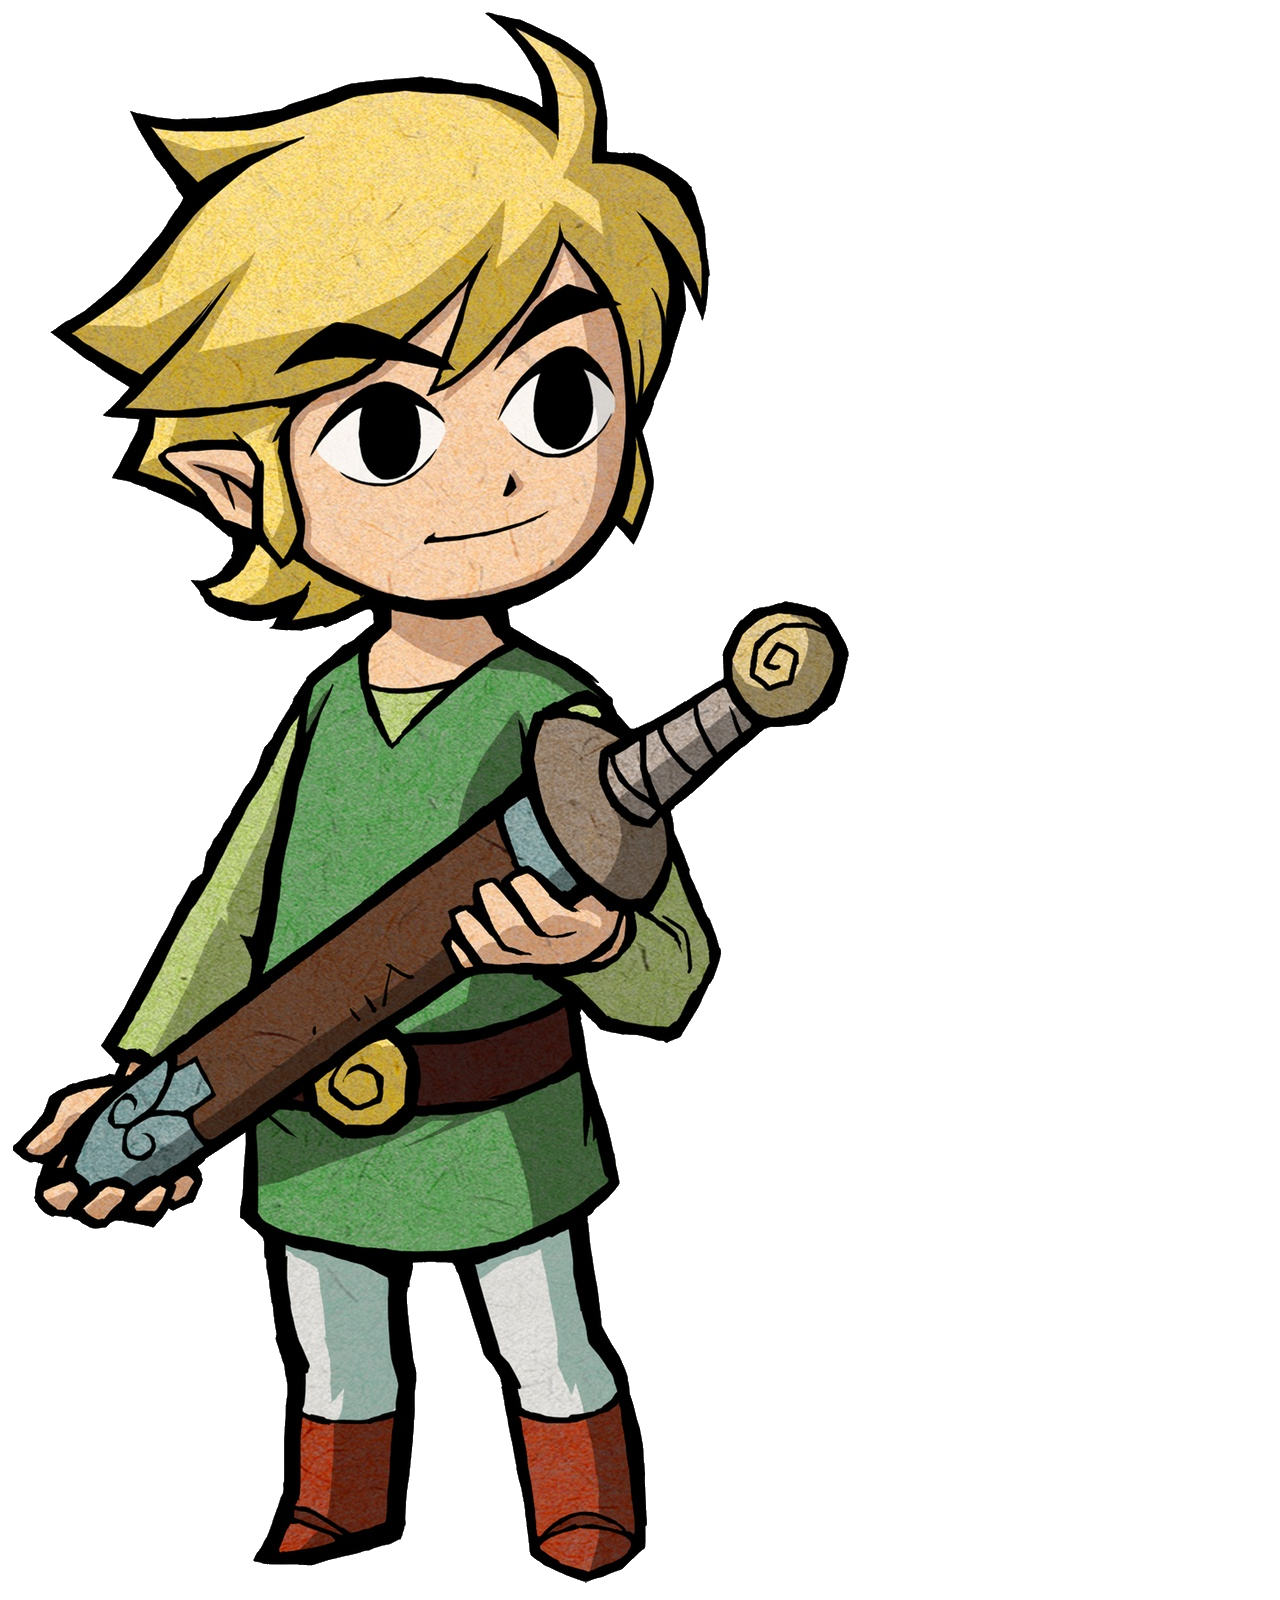
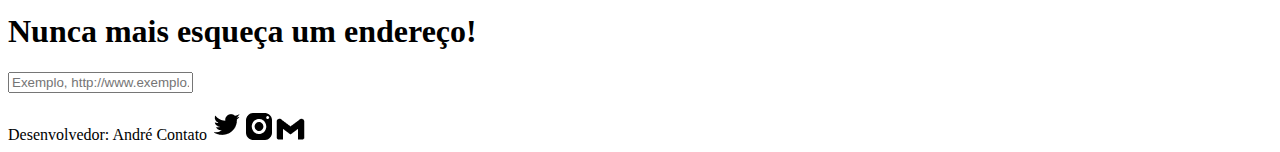
==== index.html @ 1d967e6d "Create index.html" ====
<!DOCTYPE html>
<html lang="pt-br">
<head>
    <meta charset="UTF-8">
    <meta http-equiv="X-UA-Compatible" content="IE=edge">
    <meta name="viewport" content="width=device-width, initial-scale=1.0">
    <title>Links</title>
</head>
<body>
    <header>
        <img src="assets/img/link.png" alt="Personagem 'Link' do jogo 'Zelda'.">
        <h1>Nunca mais esqueça um endereço!</h1>
    </header>
    <form action="">
        <input type="text" placeholder="Exemplo, http://www.exemplo.com">
        <ul>
            
        </ul>
    </form>
    <footer>
        <span>Desenvolvedor: André</span>
        <span>Contato</span>
        <img src="assets/img/twitter.png" alt="Twitter">
        <img src="assets/img/instagram.png" alt="Instagram">
        <img src="assets/img/gmail.png" alt="Gmail">
    </footer>
</body>
</html>
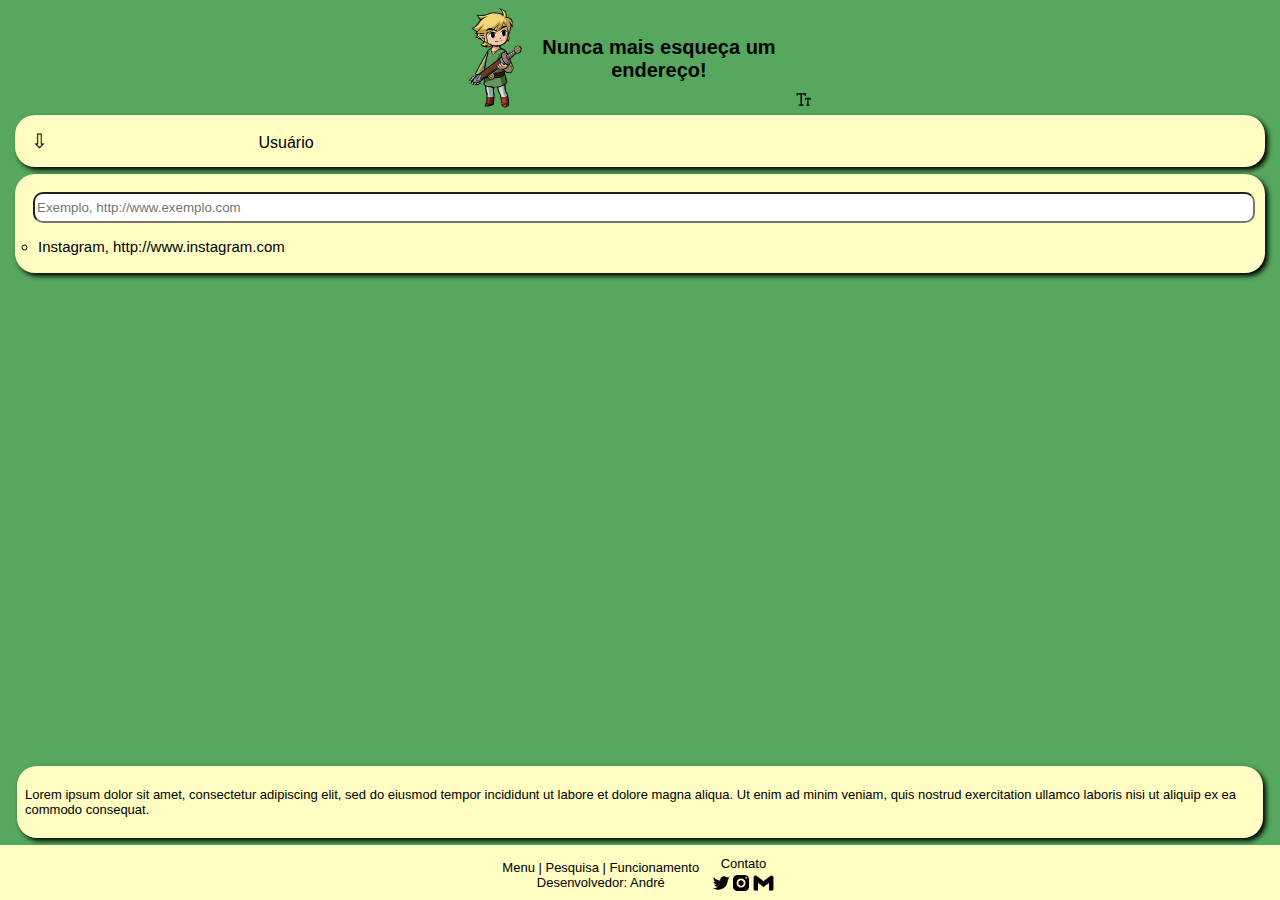
==== commit 17fab25a: "Create CSS mobile" ====
--- a/index.html
+++ b/index.html
@@ -5,24 +5,51 @@
     <meta http-equiv="X-UA-Compatible" content="IE=edge">
     <meta name="viewport" content="width=device-width, initial-scale=1.0">
     <title>Links</title>
+    <link rel="stylesheet" href="assets/css/style.css"/>
 </head>
 <body>
     <header>
-        <img src="assets/img/link.png" alt="Personagem 'Link' do jogo 'Zelda'.">
-        <h1>Nunca mais esqueça um endereço!</h1>
+        <img id="logo" src="assets/img/link.png" alt="Personagem 'Link' do jogo 'Zelda'.">
+        <span id="titulo">Nunca mais esqueça um<br>endereço!</span>
+        <img id="font" src="assets/img/font.png" alt="Controle do tamanho da fonte">
     </header>
-    <form action="">
+
+    <ul id="menu" class="content-area">
+        <li class="dropdown">
+          <a href="javascript:void(0)" class="dropbtn">&#8681</a>
+          <span id="user">Usuário</span>
+          <div class="dropdown-content">
+            <a href="#">Opções</a>
+            <a href="#">Sair</a>
+          </div>
+        </li>
+    </ul>
+
+    <form action="" class="content-area">
         <input type="text" placeholder="Exemplo, http://www.exemplo.com">
-        <ul>
-            
+        <ul class="links">
+            <li>Instagram, http://www.instagram.com</li>
         </ul>
     </form>
+
+    <div class="content-area" id="funcionamento">
+        <p>Lorem ipsum dolor sit amet, consectetur adipiscing elit, sed do eiusmod tempor incididunt ut labore et dolore magna aliqua. Ut enim ad minim veniam, quis nostrud exercitation ullamco laboris nisi ut aliquip ex ea commodo consequat.</p>
+    </div>
+
     <footer>
-        <span>Desenvolvedor: André</span>
-        <span>Contato</span>
-        <img src="assets/img/twitter.png" alt="Twitter">
-        <img src="assets/img/instagram.png" alt="Instagram">
-        <img src="assets/img/gmail.png" alt="Gmail">
+        <div id="mapa">
+            <span>Menu | Pesquisa | Funcionamento</span>
+            <br>
+            <span>Desenvolvedor: André</span>
+        </div>
+        <div id="contato">
+            <span>Contato</span>
+            <div id="redes-sociais">
+                <img id="twitter" src="assets/img/twitter.png" alt="Twitter">
+                <img id="instagram" src="assets/img/instagram.png" alt="Instagram">
+                <img id="gmail" src="assets/img/gmail.png" alt="Gmail">
+            </div>
+        </div>
     </footer>
 </body>
 </html>--- a/assets/css/style.css
+++ b/assets/css/style.css
@@ -0,0 +1,173 @@
+body {
+    background-color: #55A85D;
+    font-family: arial, helvetica, sans-serif;
+}
+
+/* Header */
+
+header {
+    display: flex;
+    justify-content: center;
+}
+
+#titulo {
+    font-size: 20px;
+    text-align: center;
+    align-items: center;
+    justify-content: center;
+    padding-top: 28px;
+    padding-left: 20px;
+    padding-right: 20px;
+    font-weight: bold;
+}
+
+#logo {
+    height: 100px;
+}
+
+#font {
+    height: 13px;
+    padding-top: 85px;
+}
+
+/* Menu */
+
+.content-area, #menu {
+    list-style-type: none;
+    padding: 0;
+    overflow: hidden;
+}
+
+li {
+    float: left;
+}
+
+li a, .dropbtn {
+    display: inline-block;
+    color: rgb(0, 0, 0);
+    text-align: center;
+    padding: 14px 16px;
+    text-decoration: none;
+}
+
+.dropbtn {
+    font-size: 20px;
+}
+
+li.dropdown {
+    display: inline-block;
+}
+
+li a:hover, .dropdown:hover .dropbtn{
+    background-color: #eceaaf;
+    border-radius: 20px;
+}
+
+#user {
+    padding-left: 190px;
+}
+
+.dropdown-content {
+    display: none;
+    position: absolute;
+    border-radius: 20px;
+    background-color: #FFFDC1;
+    min-width: 140px;
+    box-shadow: 3px 3px 5px;
+    z-index: 1;
+}
+
+.dropdown-content a {
+    color: black;
+    padding: 12px 16px;
+    text-decoration: none;
+    display: block;
+    text-align: left;
+}
+
+.dropdown-content a:hover {
+    background-color: #eceaaf;
+}
+
+.dropdown:hover .dropdown-content {
+    display: block;
+}
+
+/* Form */
+
+.content-area {
+    background-color: #FFFDC1;
+    border-radius: 20px;
+    box-sizing: border-box;
+    height: auto;
+    padding: 18px;
+    width: auto;
+    margin: 7px;
+    box-shadow: 3px 3px 5px;
+}
+
+input {
+    height: 25px;
+    position: relative;
+    width: 100%;
+    border-radius: 10px;
+}
+
+.links {
+    font-size: 15px;
+    list-style-type: circle;
+    padding-left: 5px;
+}
+
+#funcionamento {
+    font-size: 13px;
+    padding: 8px;
+    bottom: 55px;
+    position: absolute;
+    left: 10px;
+    right: 10px;
+}
+
+/* Footer */
+
+footer {
+    background-color: #FFFDC1;
+    display: flex;
+    position: absolute;
+    bottom: 0;
+    left: 0;
+    justify-content: center;
+    font-size: 13px;
+    width: 100%;
+}
+
+#mapa {
+    justify-content: center;
+    padding-top: 15px;
+    padding-bottom: 10px;
+    padding-right: 10px;
+    text-align: center;
+}
+
+#contato {
+    justify-content: center;
+    padding-top: 11px;
+    text-align: center;
+}
+
+#redes-sociais {
+    display: flex;
+    height: 20px;
+    width: auto;
+    padding: 2px;
+}
+
+#instagram {
+    height: 16px;
+    padding: 2px;
+}
+
+#gmail {
+    height: 16px;
+    padding: 2px;
+}